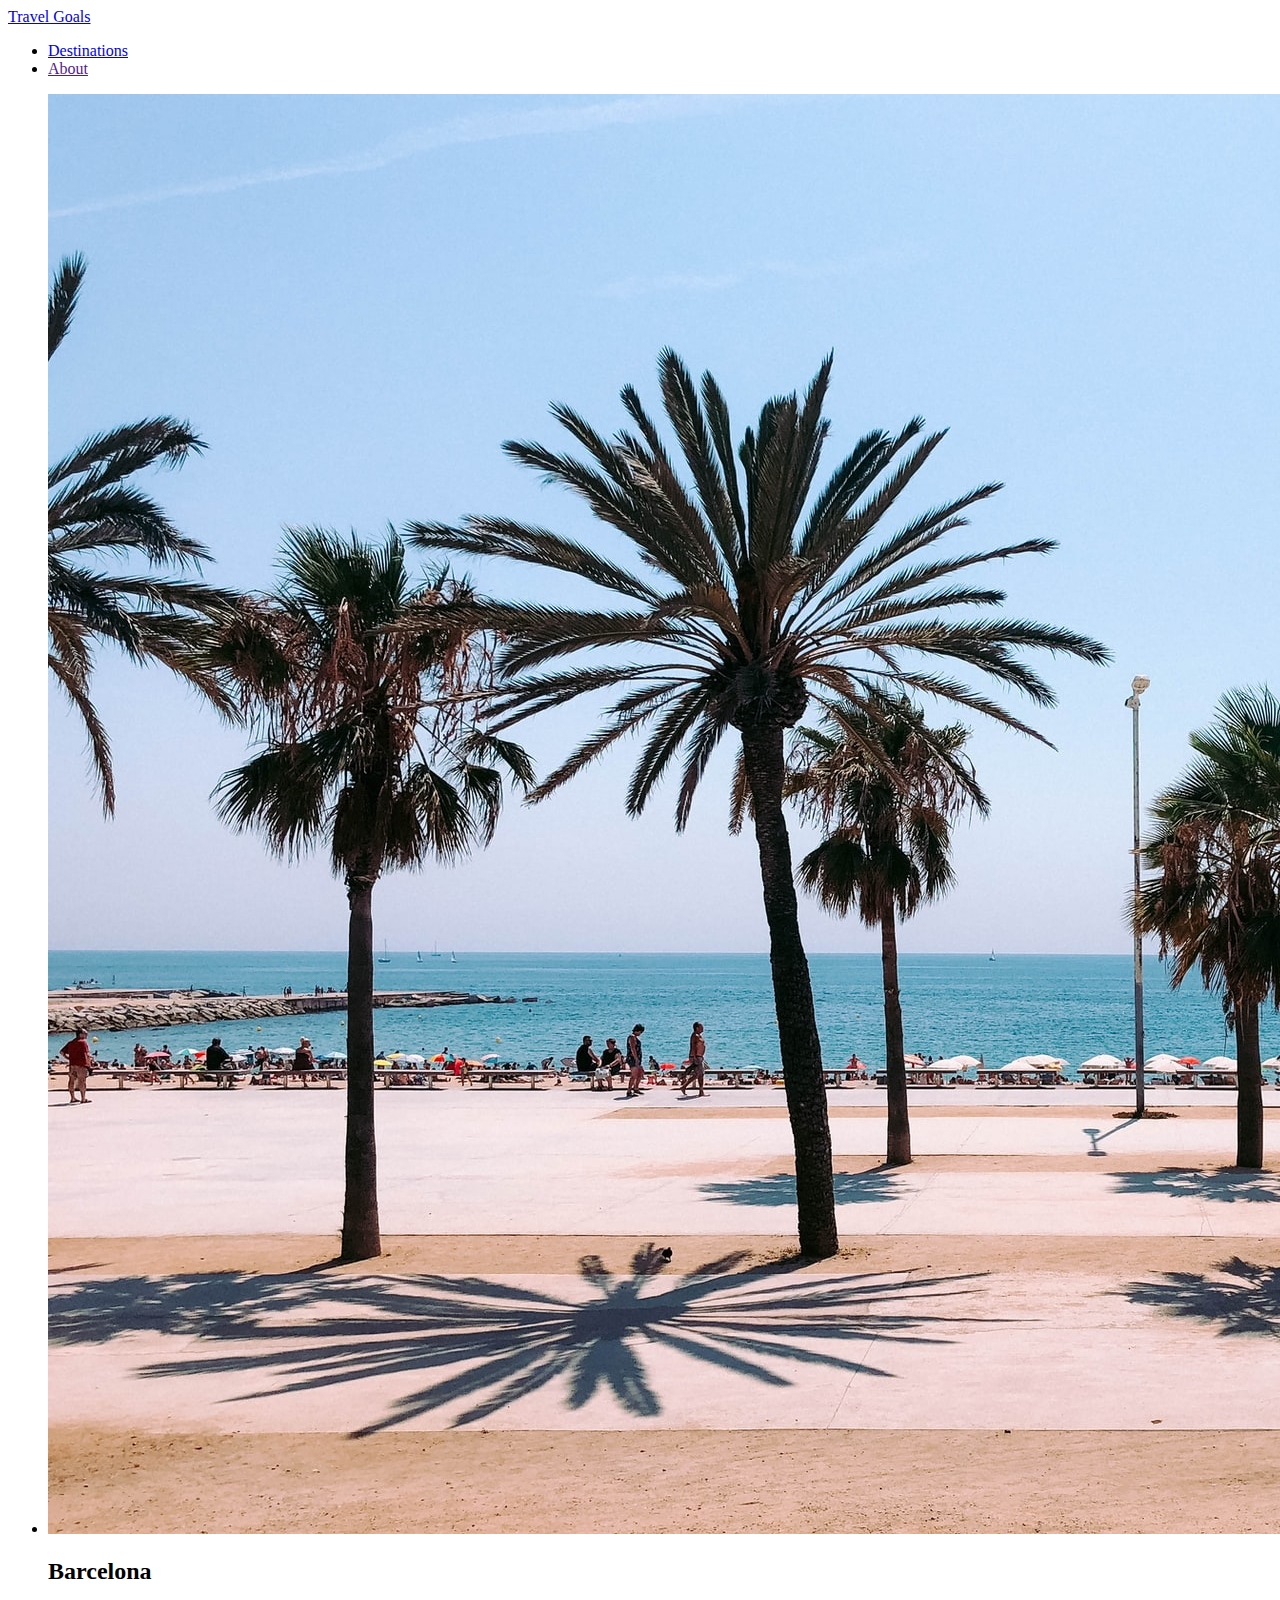
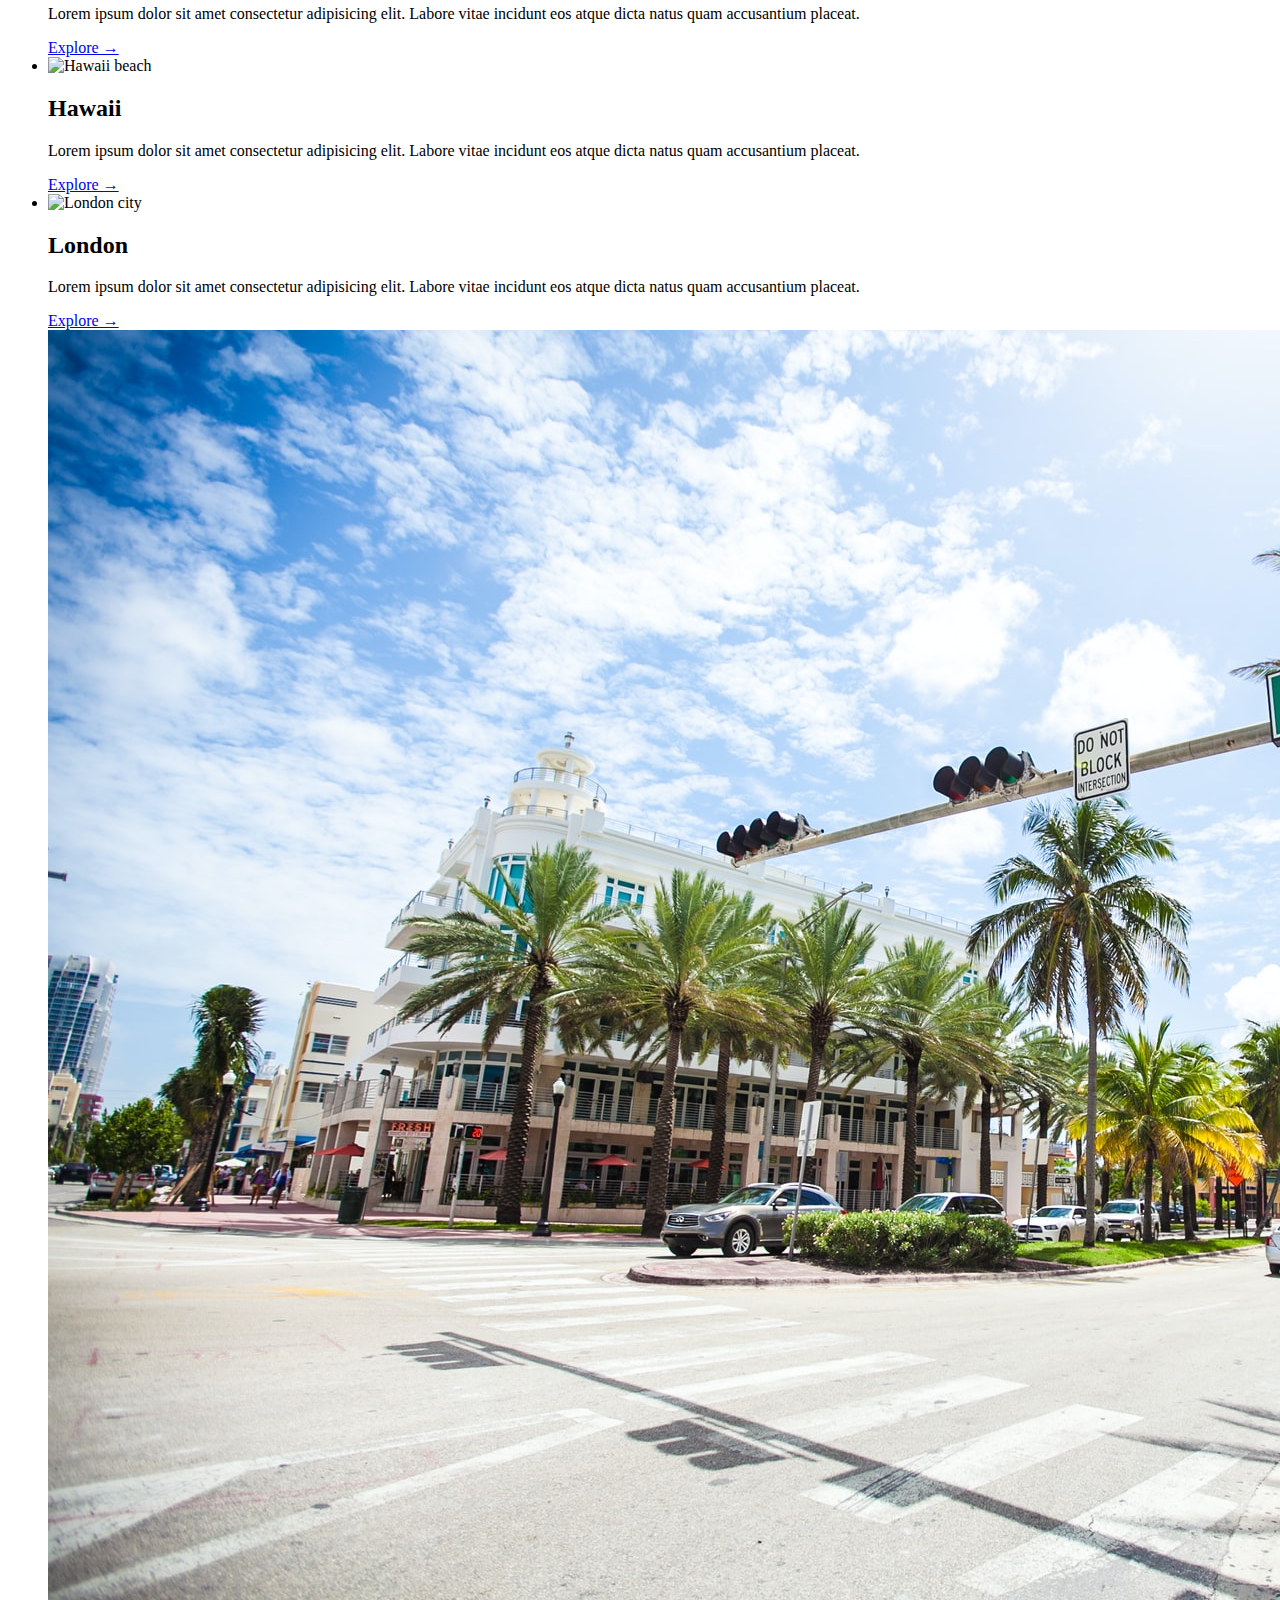
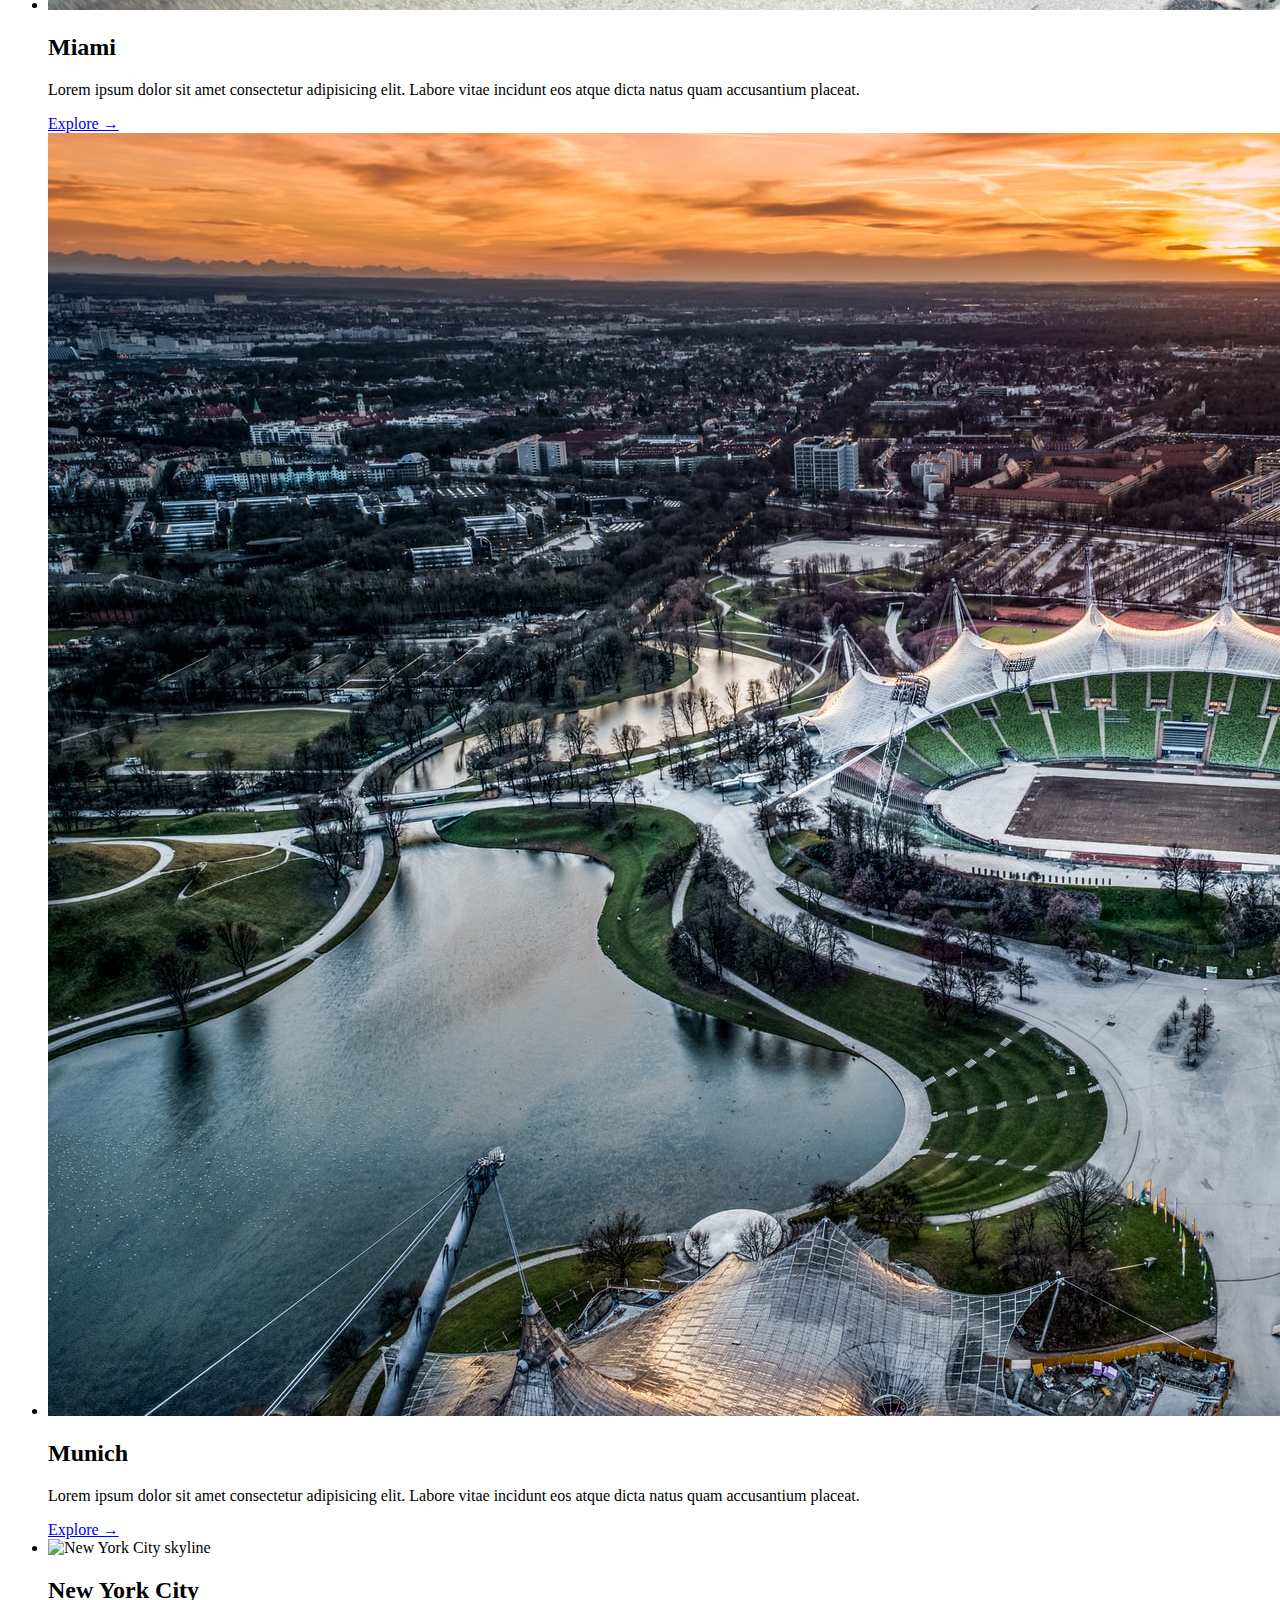
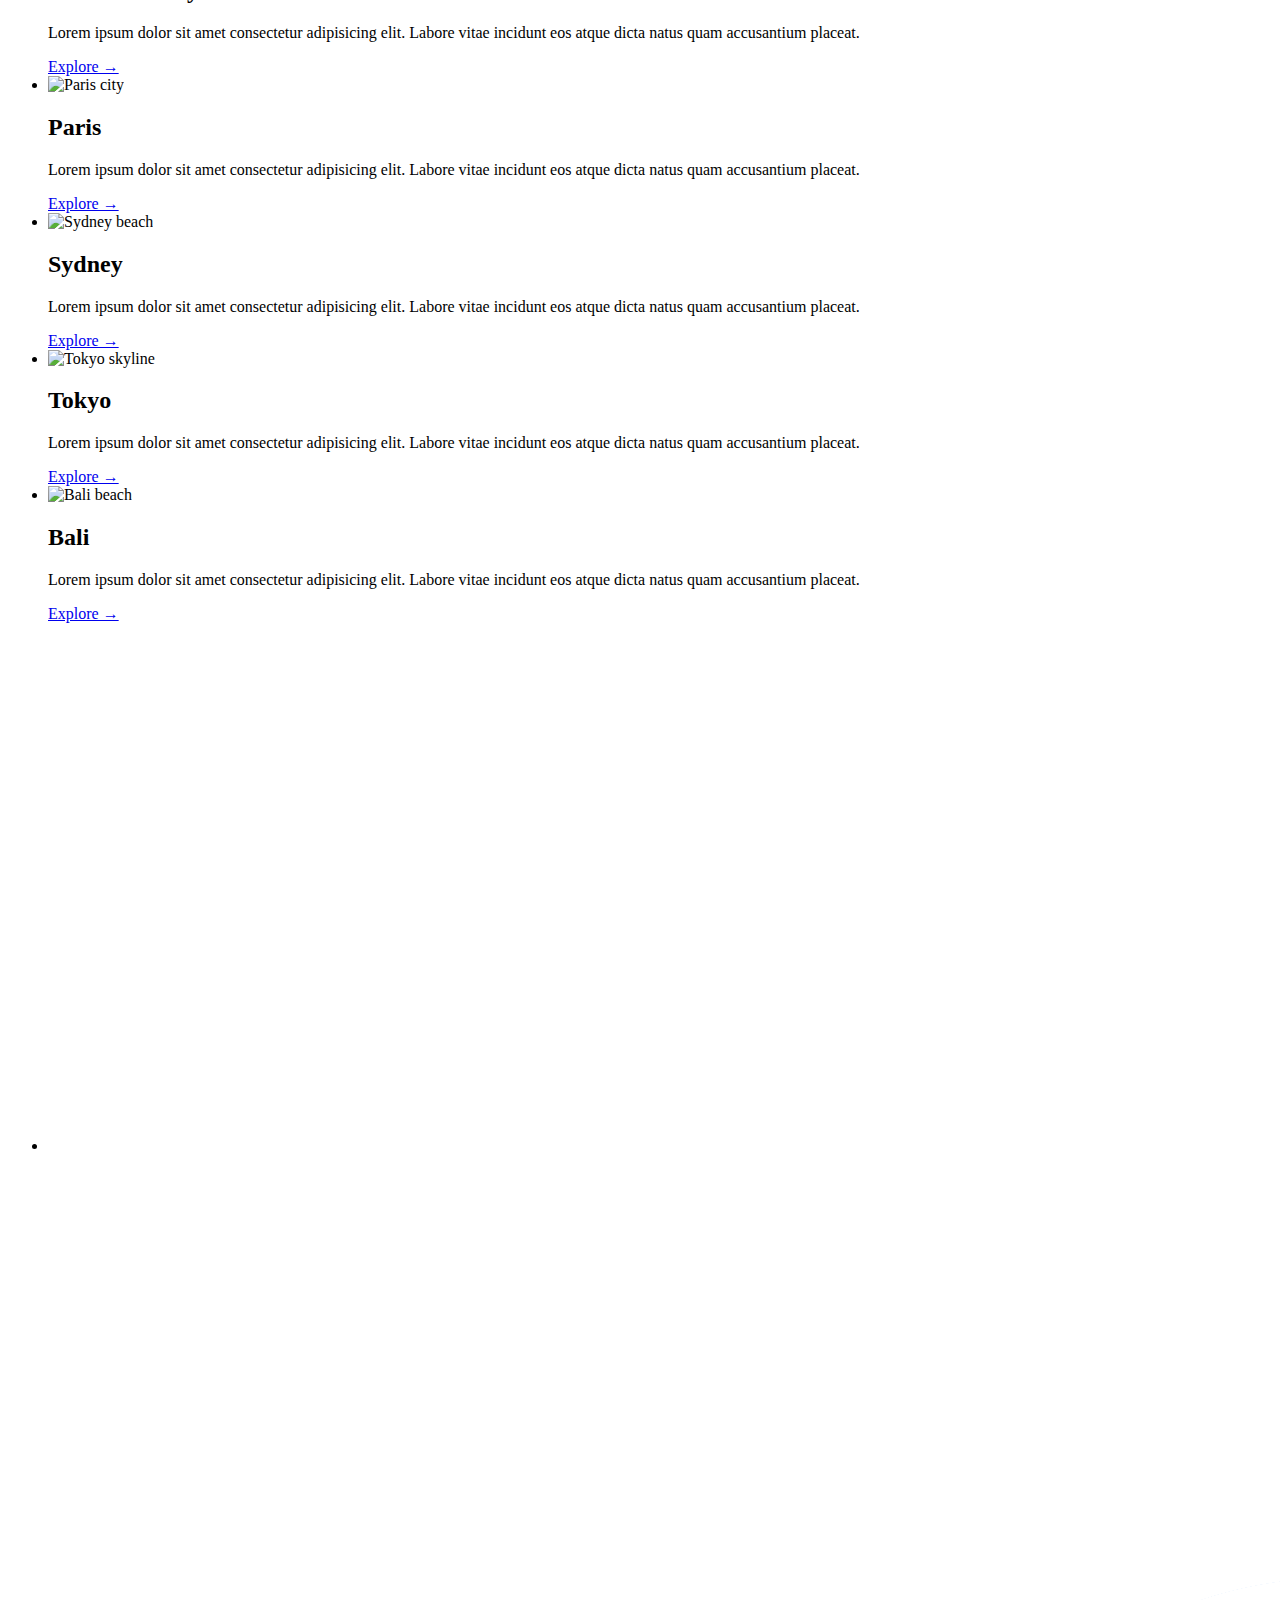
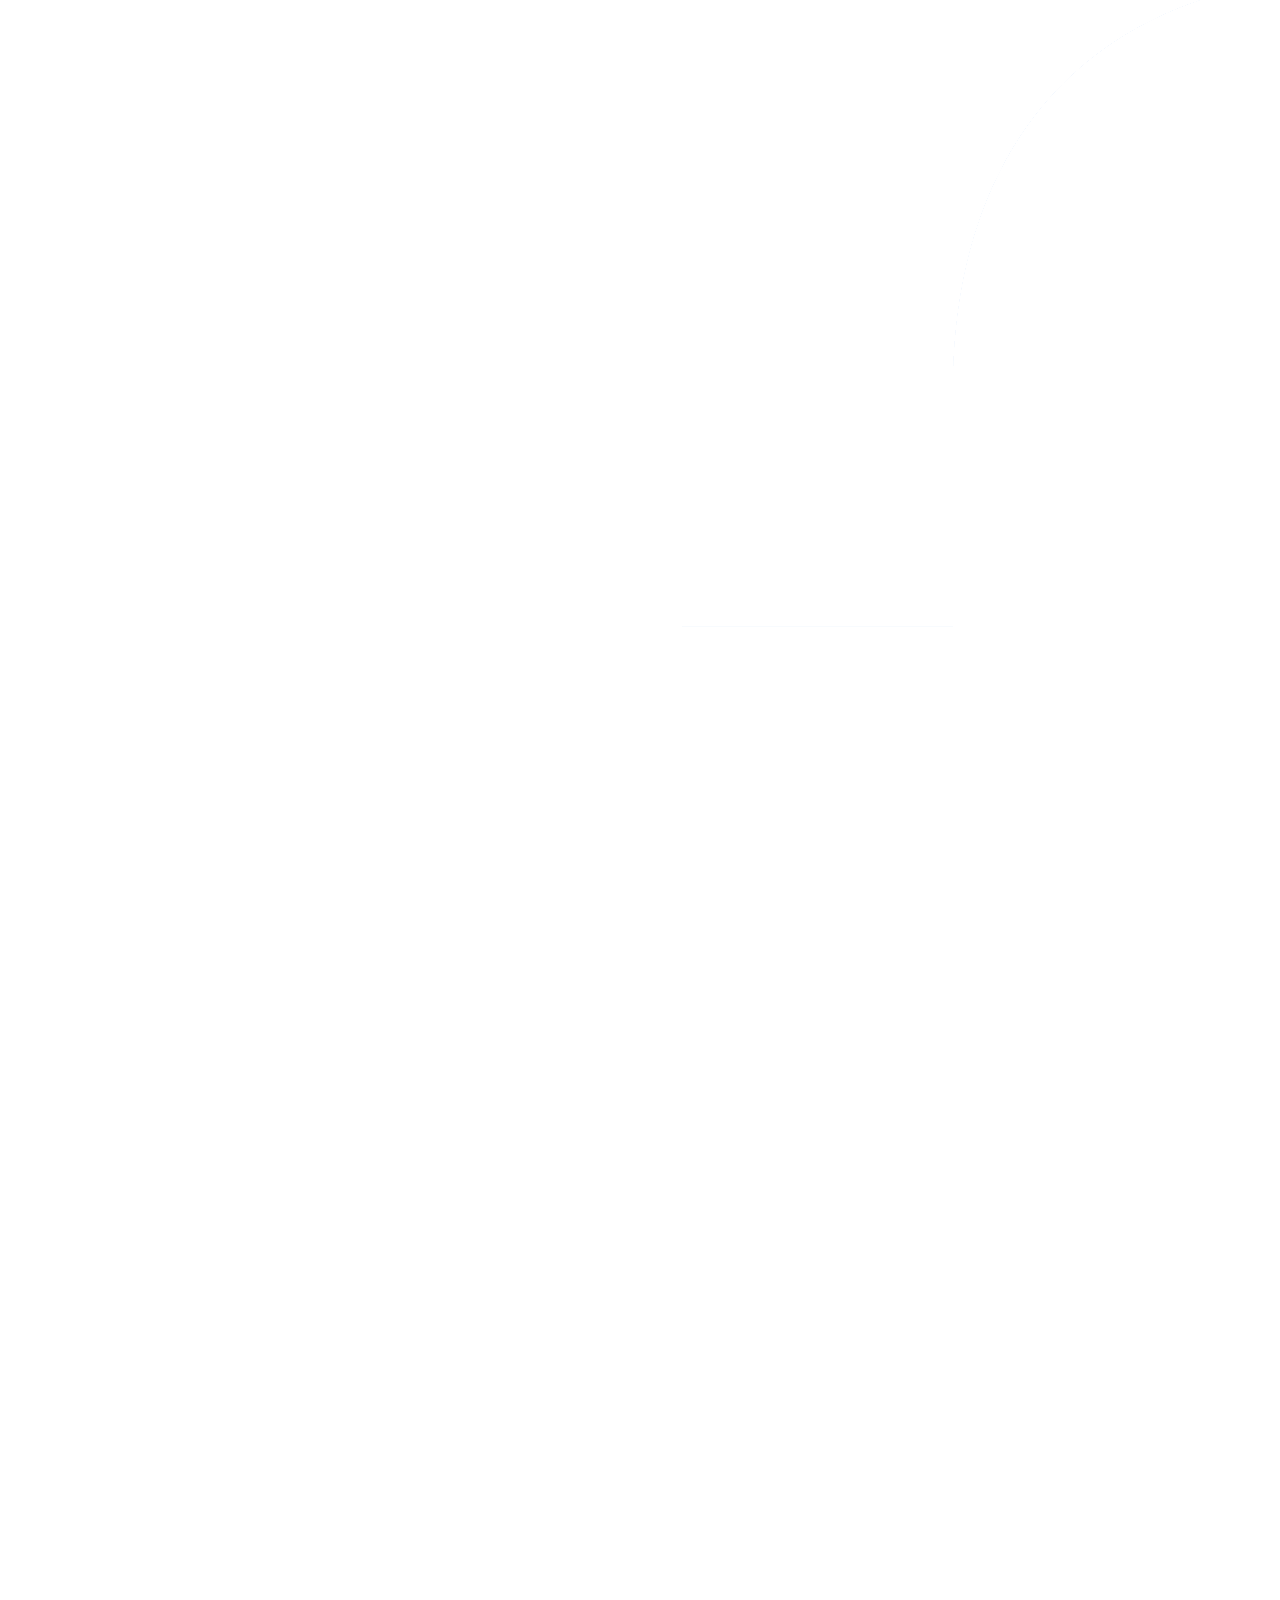
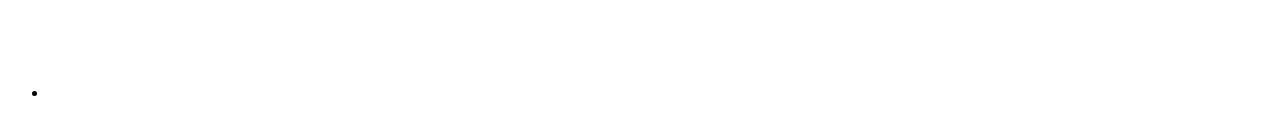
==== destination.html @ 51930fa7 "added some places in destination section" ====
<!DOCTYPE html>
<html lang="en">
  <head>
    <meta charset="UTF-8" />
    <meta http-equiv="X-UA-Compatible" content="IE=edge" />
    <meta name="viewport" content="width=device-width, initial-scale=1.0" />
    <link rel="stylesheet" href="shared.css" />
    <link rel="stylesheet" href="destination.css" />

    <link
      href="https://fonts.googleapis.com/css2?family=Raleway:wght@700&family=Oleo+Script:wght@700&family=Quicksand:wght@300;500;700&display=swap"
      rel="stylesheet"
    />
    <title>Destinations</title>
  </head>
  <body>
    <header>
      <div id="logo">
        <a href="/index.html">Travel Goals</a>
      </div>
      <nav>
        <ul>
          <li><a href="/destination.html">Destinations</a></li>
          <li><a href="">About</a></li>
        </ul>
      </nav>
    </header>

    <main>
        <ul>
            <li>
              <img src="images/places/barcelona.jpg" alt="City of Barcelona" />
              <div class="item-content">
                <div>
                  <h2>Barcelona</h2>
                  <p>
                    Lorem ipsum dolor sit amet consectetur adipisicing elit. Labore
                    vitae incidunt eos atque dicta natus quam accusantium placeat.
                  </p>
                </div>
                <div class="actions">
                  <a href="https://en.wikipedia.org/wiki/Barcelona">Explore &#x2192</a>
                </div>
              </div>
            </li>
            <li>
              <img src="images/places/hawaii.jpg" alt="Hawaii beach" />
              <div class="item-content">
                <div>
                  <h2>Hawaii</h2>
                  <p>
                    Lorem ipsum dolor sit amet consectetur adipisicing elit. Labore
                    vitae incidunt eos atque dicta natus quam accusantium placeat.
                  </p>
                </div>
                <div class="actions">
                  <a href="hhttps://en.wikipedia.org/wiki/Hawaii">Explore &#x2192</a>
                </div>
              </div>
            </li>
            <li>
              <img src="images/places/london.jpg" alt="London city" />
              <div class="item-content">
                <div>
                  <h2>London</h2>
                  <p>
                    Lorem ipsum dolor sit amet consectetur adipisicing elit. Labore
                    vitae incidunt eos atque dicta natus quam accusantium placeat.
                  </p>
                </div>
                <div class="actions">
                  <a href="https://en.wikipedia.org/wiki/London">Explore &#x2192</a>
                </div>
              </div>
            </li>
            <li>
              <img src="images/places/miami.jpg" alt="Miami streets" />
              <div class="item-content">
                <div>
                  <h2>Miami</h2>
                  <p>
                    Lorem ipsum dolor sit amet consectetur adipisicing elit. Labore
                    vitae incidunt eos atque dicta natus quam accusantium placeat.
                  </p>
                </div>
                <div class="actions">
                  <a href="https://en.wikipedia.org/wiki/Miami">Explore &#x2192</a>
                </div>
              </div>
            </li>
            <li>
              <img src="images/places/munich.jpg" alt="Munich football stadium" />
              <div class="item-content">
                <div>
                  <h2>Munich</h2>
                  <p>
                    Lorem ipsum dolor sit amet consectetur adipisicing elit. Labore
                    vitae incidunt eos atque dicta natus quam accusantium placeat.
                  </p>
                </div>
                <div class="actions">
                  <a href="https://en.wikipedia.org/wiki/Munich">Explore &#x2192</a>
                </div>
              </div>
            </li>
            <li>
              <img src="images/places/new-york-city.jpg" alt="New York City skyline" />
              <div class="item-content">
                <div>
                  <h2>New York City</h2>
                  <p>
                    Lorem ipsum dolor sit amet consectetur adipisicing elit. Labore
                    vitae incidunt eos atque dicta natus quam accusantium placeat.
                  </p>
                </div>
                <div class="actions">
                  <a href="https://en.wikipedia.org/wiki/New_York_City"
                    >Explore &#x2192</a
                  >
                </div>
              </div>
            </li>
            <li>
              <img src="images/places/paris.jpg" alt="Paris city" />
              <div class="item-content">
                <div>
                  <h2>Paris</h2>
                  <p>
                    Lorem ipsum dolor sit amet consectetur adipisicing elit. Labore
                    vitae incidunt eos atque dicta natus quam accusantium placeat.
                  </p>
                </div>
                <div class="actions">
                  <a href="https://en.wikipedia.org/wiki/Paris">Explore &#x2192</a>
                </div>
              </div>
            </li>
            <li>
              <img src="images/places/sydney.jpg" alt="Sydney beach" />
              <div class="item-content">
                <div>
                  <h2>Sydney</h2>
                  <p>
                    Lorem ipsum dolor sit amet consectetur adipisicing elit. Labore
                    vitae incidunt eos atque dicta natus quam accusantium placeat.
                  </p>
                </div>
                <div class="actions">
                  <a href="https://en.wikipedia.org/wiki/Sydney">Explore &#x2192</a>
                </div>
              </div>
            </li>
            <li>
              <img src="images/places/tokyo.jpg" alt="Tokyo skyline" />
              <div class="item-content">
                <div>
                  <h2>Tokyo</h2>
                  <p>
                    Lorem ipsum dolor sit amet consectetur adipisicing elit. Labore
                    vitae incidunt eos atque dicta natus quam accusantium placeat.
                  </p>
                </div>
                <div class="actions">
                  <a href="https://en.wikipedia.org/wiki/Tokyo">Explore &#x2192</a>
                </div>
              </div>
            </li>
            <li>
              <img src="images/places/bali.jpg" alt="Bali beach" />
              <div class="item-content">
                <div>
                  <h2>Bali</h2>
                  <p>
                    Lorem ipsum dolor sit amet consectetur adipisicing elit. Labore
                    vitae incidunt eos atque dicta natus quam accusantium placeat.
                  </p>
                </div>
                <div class="actions">
                  <a href="https://en.wikipedia.org/wiki/Bali">Explore &#x2192</a>
                </div>
              </div>
            </li>
          </ul>
    </main>

    <footer>
      <ul>
        <li>
          <a href="https://www.instagram.com"
            ><img src="/images/icons/insta.png" alt="Insta-logo"
          /></a>
        </li>
        <li>
          <a href="https://www.facebook.com"
            ><img src="/images/icons/facebook.png" alt="Facebook-logo"
          /></a>
        </li>
      </ul>
    </footer>
  </body>
</html>
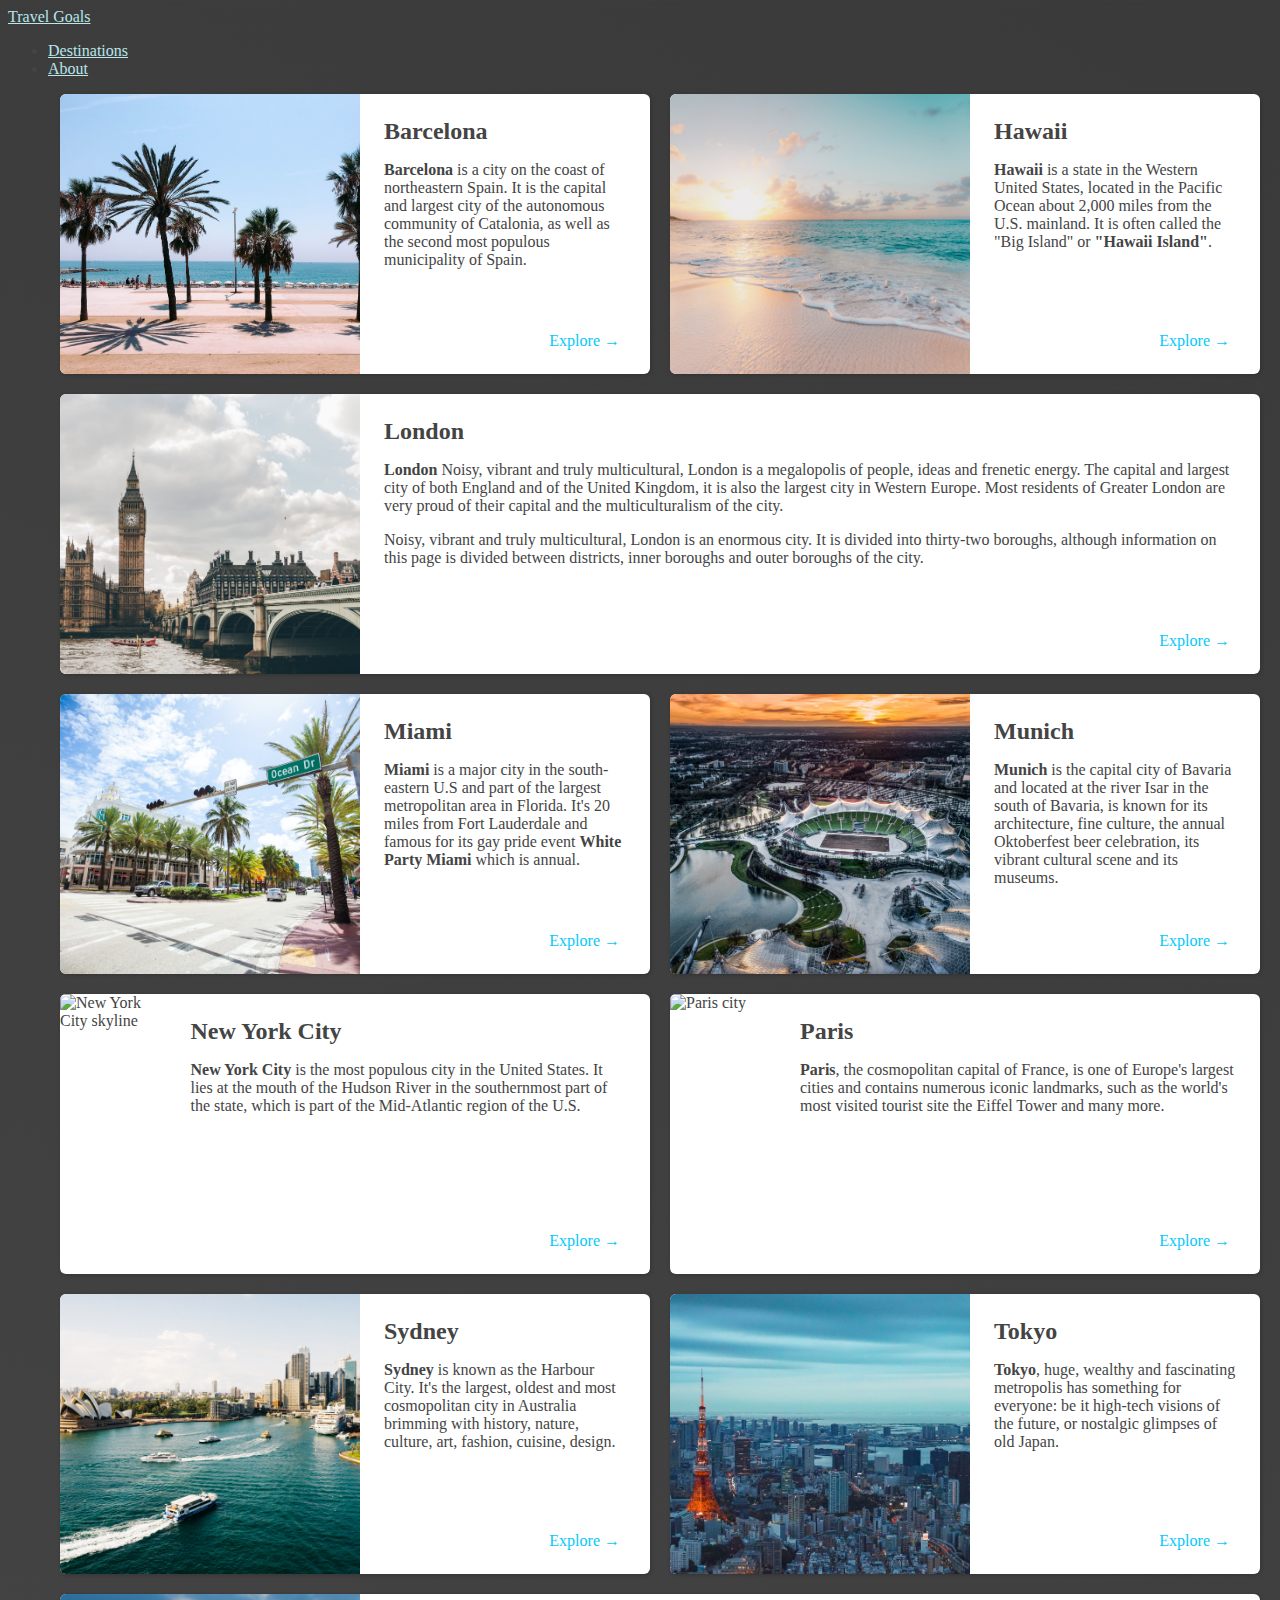
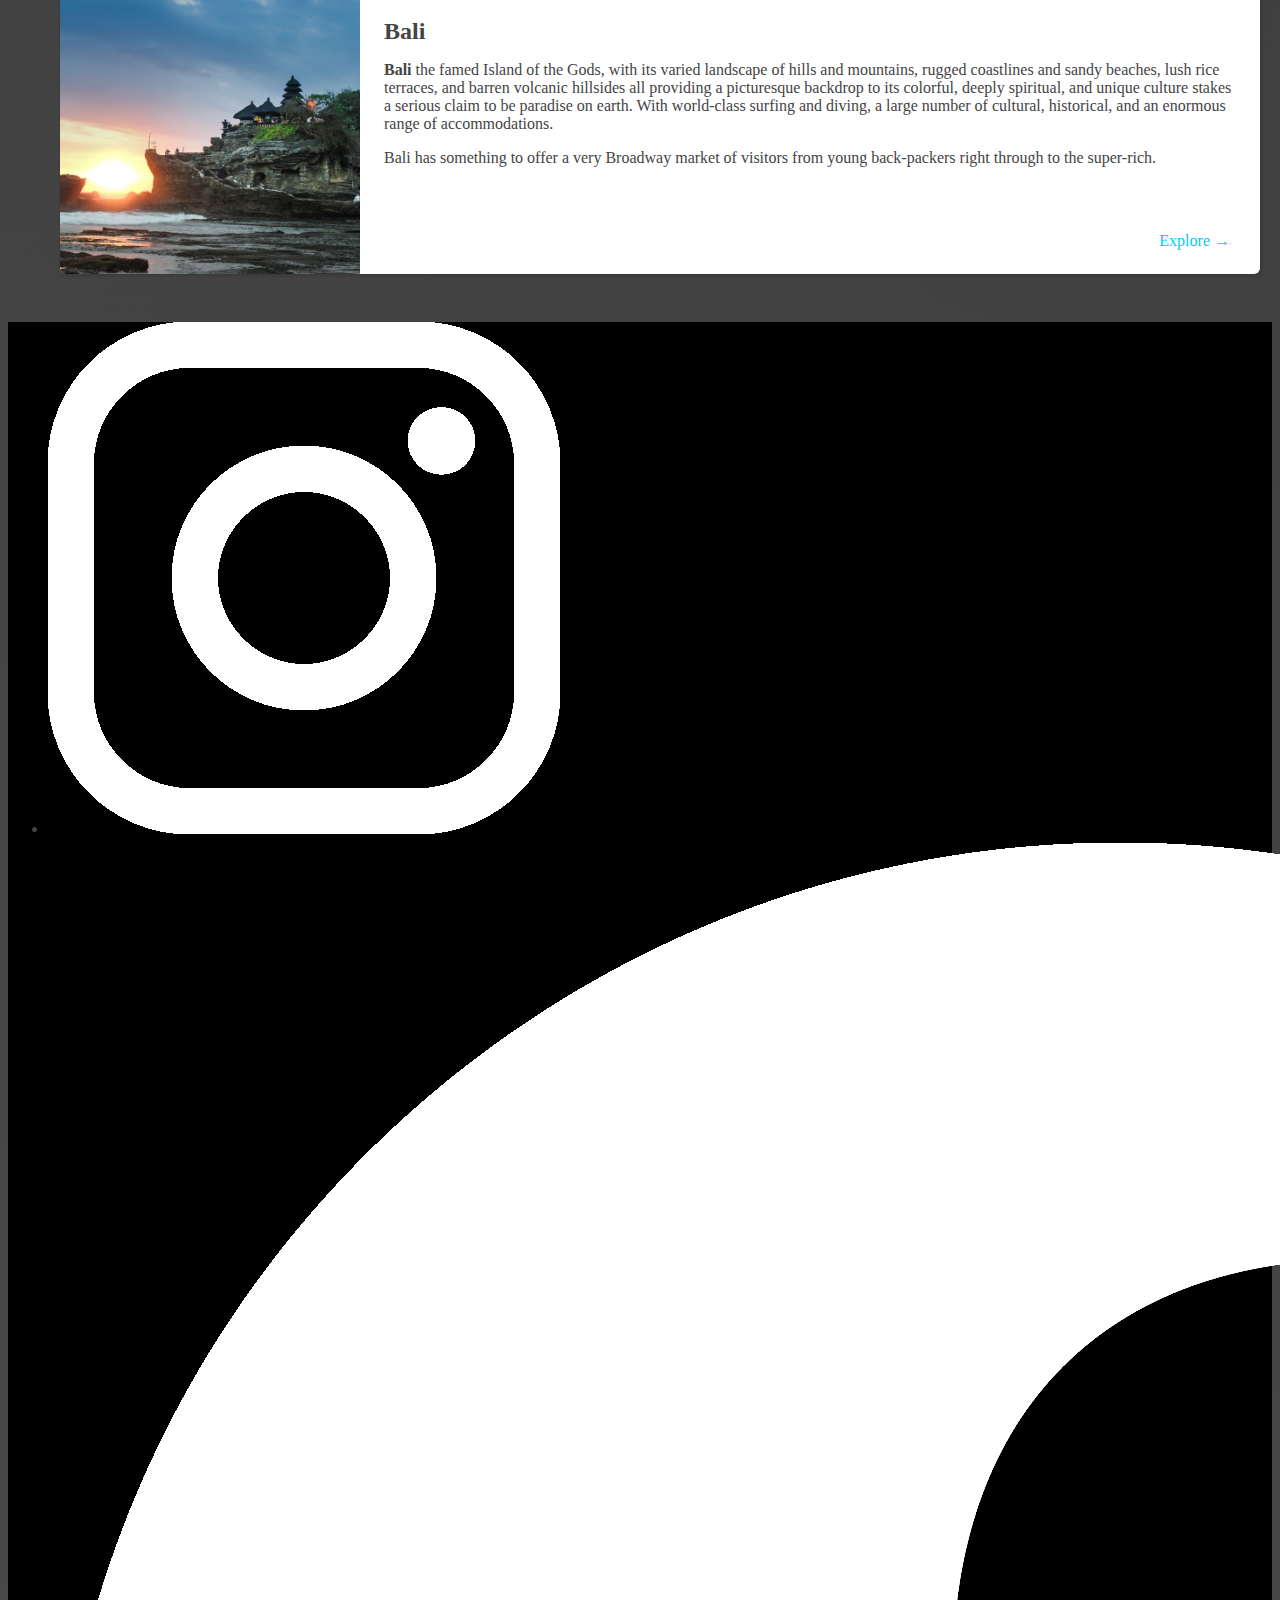
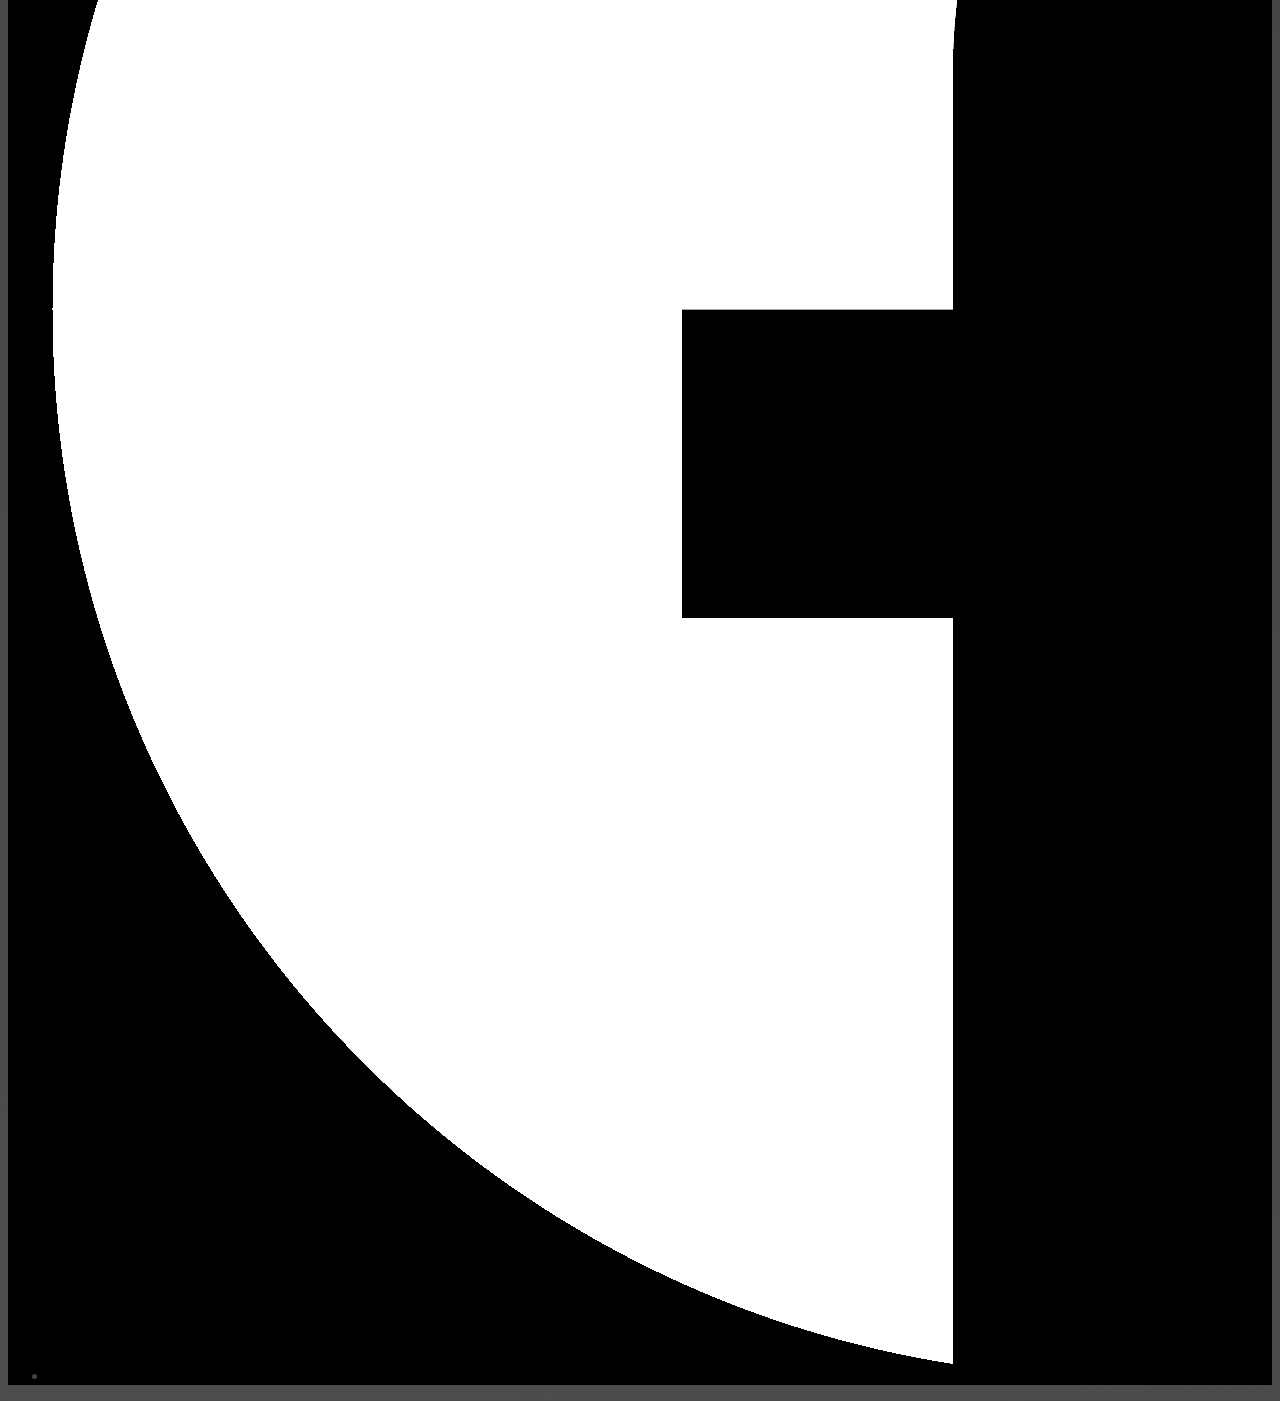
==== commit 4231cd9c: "Changed some places details." ====
--- a/destination.html
+++ b/destination.html
@@ -34,8 +34,7 @@
                 <div>
                   <h2>Barcelona</h2>
                   <p>
-                    Lorem ipsum dolor sit amet consectetur adipisicing elit. Labore
-                    vitae incidunt eos atque dicta natus quam accusantium placeat.
+                    <strong>Barcelona</strong> is a city on the coast of northeastern Spain. It is the capital and largest city of the autonomous community of Catalonia, as well as the second most populous municipality of Spain.
                   </p>
                 </div>
                 <div class="actions">
@@ -49,8 +48,7 @@
                 <div>
                   <h2>Hawaii</h2>
                   <p>
-                    Lorem ipsum dolor sit amet consectetur adipisicing elit. Labore
-                    vitae incidunt eos atque dicta natus quam accusantium placeat.
+                    <strong>Hawaii</strong>  is a state in the Western United States, located in the Pacific Ocean about 2,000 miles from the U.S. mainland. It is often called the "Big Island" or <strong>"Hawaii Island"</strong>.
                   </p>
                 </div>
                 <div class="actions">
@@ -64,8 +62,10 @@
                 <div>
                   <h2>London</h2>
                   <p>
-                    Lorem ipsum dolor sit amet consectetur adipisicing elit. Labore
-                    vitae incidunt eos atque dicta natus quam accusantium placeat.
+                    <strong>London</strong> Noisy, vibrant and truly multicultural, London is a megalopolis of people, ideas and frenetic energy. The capital and largest city of both England and of the United Kingdom, it is also the largest city in Western Europe. Most residents of Greater London are very proud of their capital and the multiculturalism of the city.
+                  </p>
+                  <p>
+                    Noisy, vibrant and truly multicultural, London is an enormous city. It is divided into thirty-two boroughs, although information on this page is divided between districts, inner boroughs and outer boroughs of the city.
                   </p>
                 </div>
                 <div class="actions">
@@ -79,8 +79,7 @@
                 <div>
                   <h2>Miami</h2>
                   <p>
-                    Lorem ipsum dolor sit amet consectetur adipisicing elit. Labore
-                    vitae incidunt eos atque dicta natus quam accusantium placeat.
+                    <strong>Miami</strong>  is a major city in the south-eastern U.S and part of the largest metropolitan area in Florida. It's 20 miles from Fort Lauderdale and famous for its gay pride event <strong> White Party Miami</strong> which is annual.
                   </p>
                 </div>
                 <div class="actions">
@@ -94,8 +93,7 @@
                 <div>
                   <h2>Munich</h2>
                   <p>
-                    Lorem ipsum dolor sit amet consectetur adipisicing elit. Labore
-                    vitae incidunt eos atque dicta natus quam accusantium placeat.
+                    <strong>Munich</strong> is the capital city of Bavaria and  located at the river Isar in the south of Bavaria, is known for its architecture, fine culture, the annual Oktoberfest beer celebration, its vibrant cultural scene and its museums.
                   </p>
                 </div>
                 <div class="actions">
@@ -109,8 +107,7 @@
                 <div>
                   <h2>New York City</h2>
                   <p>
-                    Lorem ipsum dolor sit amet consectetur adipisicing elit. Labore
-                    vitae incidunt eos atque dicta natus quam accusantium placeat.
+                    <strong>New York City</strong>  is the most populous city in the United States. It lies at the mouth of the Hudson River in the southernmost part of the state, which is part of the Mid-Atlantic region of the U.S. 
                   </p>
                 </div>
                 <div class="actions">
@@ -126,8 +123,7 @@
                 <div>
                   <h2>Paris</h2>
                   <p>
-                    Lorem ipsum dolor sit amet consectetur adipisicing elit. Labore
-                    vitae incidunt eos atque dicta natus quam accusantium placeat.
+                    <strong>Paris</strong>, the cosmopolitan capital of France, is one of Europe's largest cities and contains numerous iconic landmarks, such as the world's most visited tourist site the Eiffel Tower and many more.
                   </p>
                 </div>
                 <div class="actions">
@@ -141,8 +137,7 @@
                 <div>
                   <h2>Sydney</h2>
                   <p>
-                    Lorem ipsum dolor sit amet consectetur adipisicing elit. Labore
-                    vitae incidunt eos atque dicta natus quam accusantium placeat.
+                    <strong>Sydney</strong> is known as the Harbour City. It's the largest, oldest and most cosmopolitan city in Australia brimming with history, nature, culture, art, fashion, cuisine, design.
                   </p>
                 </div>
                 <div class="actions">
@@ -156,8 +151,7 @@
                 <div>
                   <h2>Tokyo</h2>
                   <p>
-                    Lorem ipsum dolor sit amet consectetur adipisicing elit. Labore
-                    vitae incidunt eos atque dicta natus quam accusantium placeat.
+                    <strong>Tokyo</strong>, huge, wealthy and fascinating metropolis has something for everyone: be it high-tech visions of the future, or nostalgic glimpses of old Japan.
                   </p>
                 </div>
                 <div class="actions">
@@ -171,8 +165,8 @@
                 <div>
                   <h2>Bali</h2>
                   <p>
-                    Lorem ipsum dolor sit amet consectetur adipisicing elit. Labore
-                    vitae incidunt eos atque dicta natus quam accusantium placeat.
+                    <strong>Bali</strong> the famed Island of the Gods, with its varied landscape of hills and mountains, rugged coastlines and sandy beaches, lush rice terraces, and barren volcanic hillsides all providing a picturesque backdrop to its colorful, deeply spiritual, and unique culture stakes a serious claim to be paradise on earth. With world-class surfing and diving, a large number of cultural, historical, and an enormous range of accommodations.
+                    <p> Bali has something to offer a very Broadway market of visitors from young back-packers right through to the super-rich.</p>
                   </p>
                 </div>
                 <div class="actions">
--- a/destination.css
+++ b/destination.css
@@ -0,0 +1,69 @@
+body {
+    background: linear-gradient(30deg, rgb(77,77,77), rgb(58,58,58));
+    color: rgb(68, 68, 68);
+}
+#logo a{
+    color: rgb(183, 230, 235);
+}
+header a{
+    color: rgb(183, 230, 235);
+    
+}
+header nav a:hover{
+    background-color: rgb(183, 230, 235);
+    color: black;
+}
+header {
+    position: static;
+
+}
+main ul{
+    width: 1200px;
+    margin: 0 auto 48px auto;
+    display: grid;
+    grid-template-columns: 1fr 1fr;
+    gap: 20px 20px;
+}
+
+li:nth-of-type(3){
+    grid-column: 1 / span 2;
+}
+li:nth-of-type(10){
+    grid-column: 1 / span 2;
+}
+main li{
+    display: flex;
+    background-color: white;
+    box-shadow: 1px 1px 4px rgba(0, 0, 0, 0.2);
+    border-radius: 6px;
+    overflow: hidden;
+}
+main li img {
+    width: 300px;
+    height: 280px;
+    object-fit: cover;
+}
+.item-content{
+    padding: 24px;
+    display: flex;
+    flex-direction: column;
+    justify-content: space-between;
+}
+.item-content h2{
+    margin: 0;
+}
+.actions{
+    text-align: right;
+}
+.actions a{
+    text-decoration: none;
+    padding: 6px;
+    color: rgb(3, 201, 250);
+}
+.actions a:hover{
+    background-color: rgb(235, 253, 255);
+    border-radius: 5px;
+}
+footer{
+    background-color: black;
+}